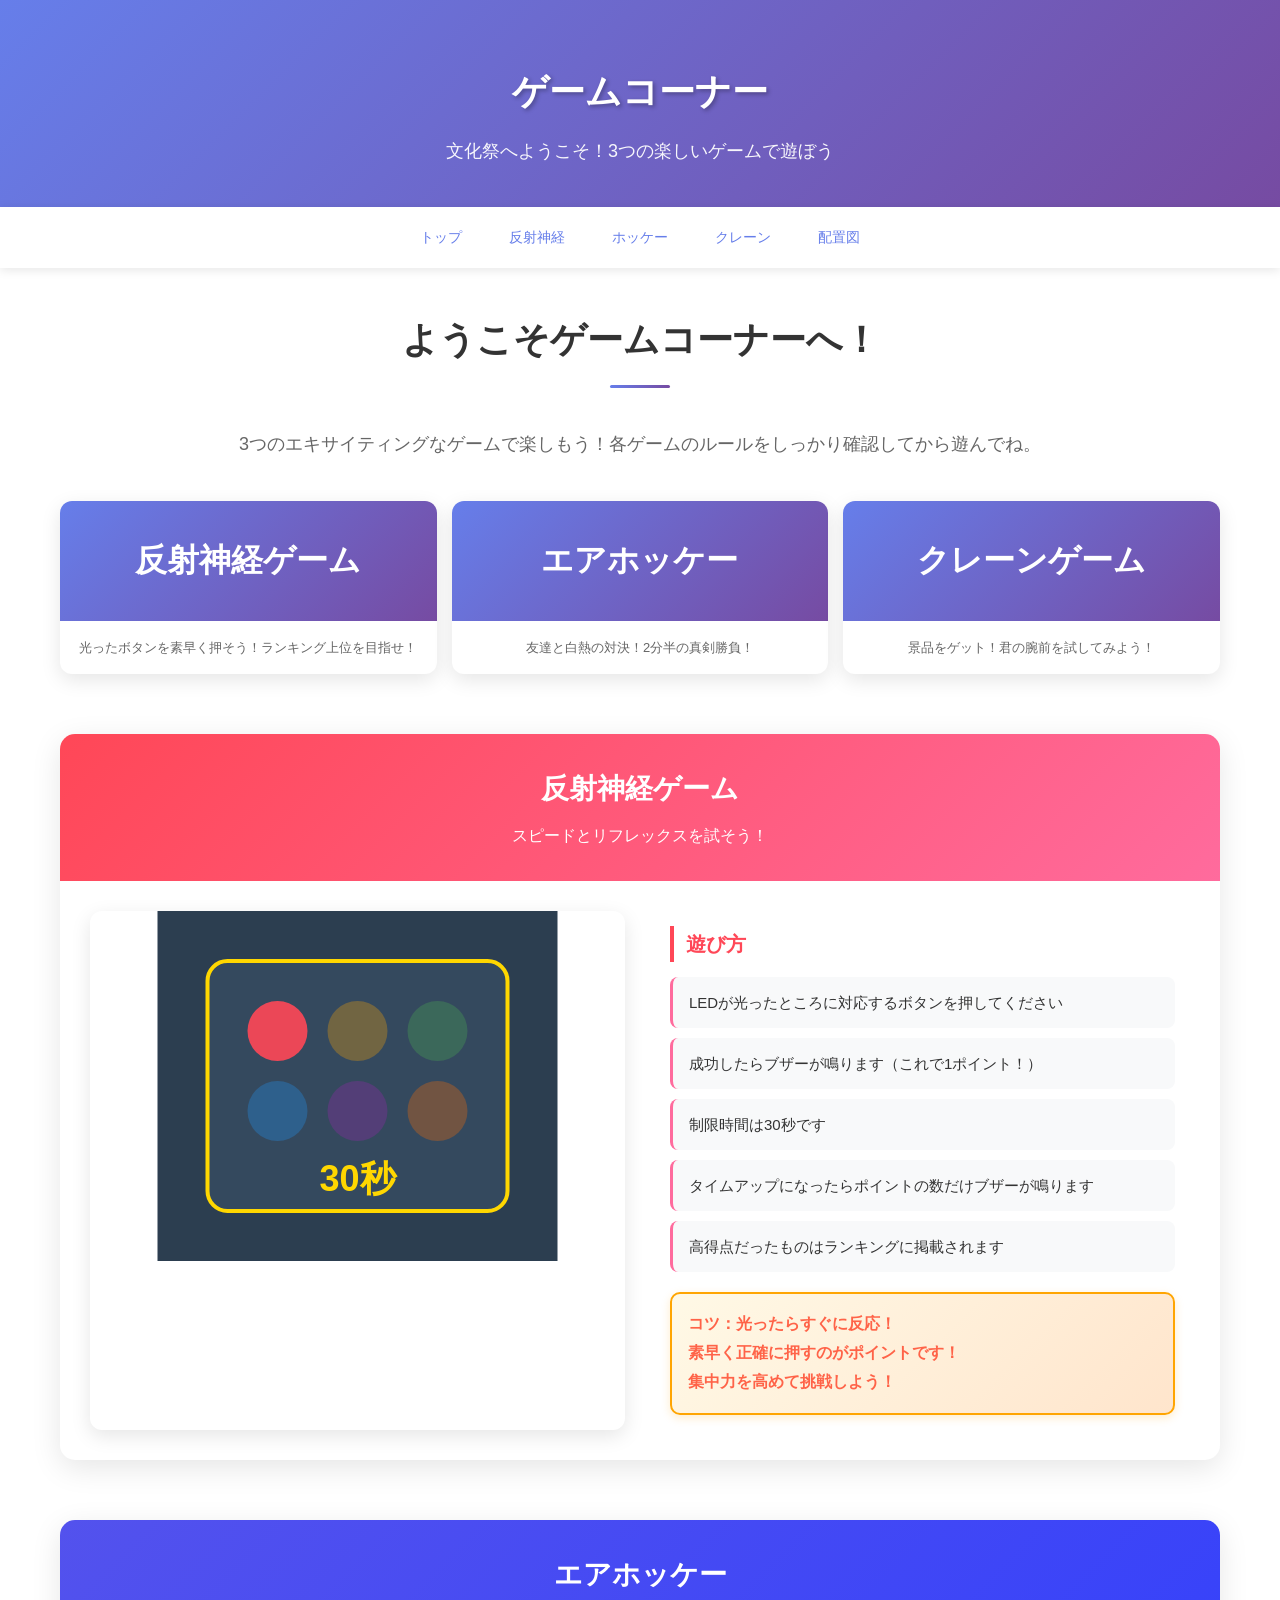
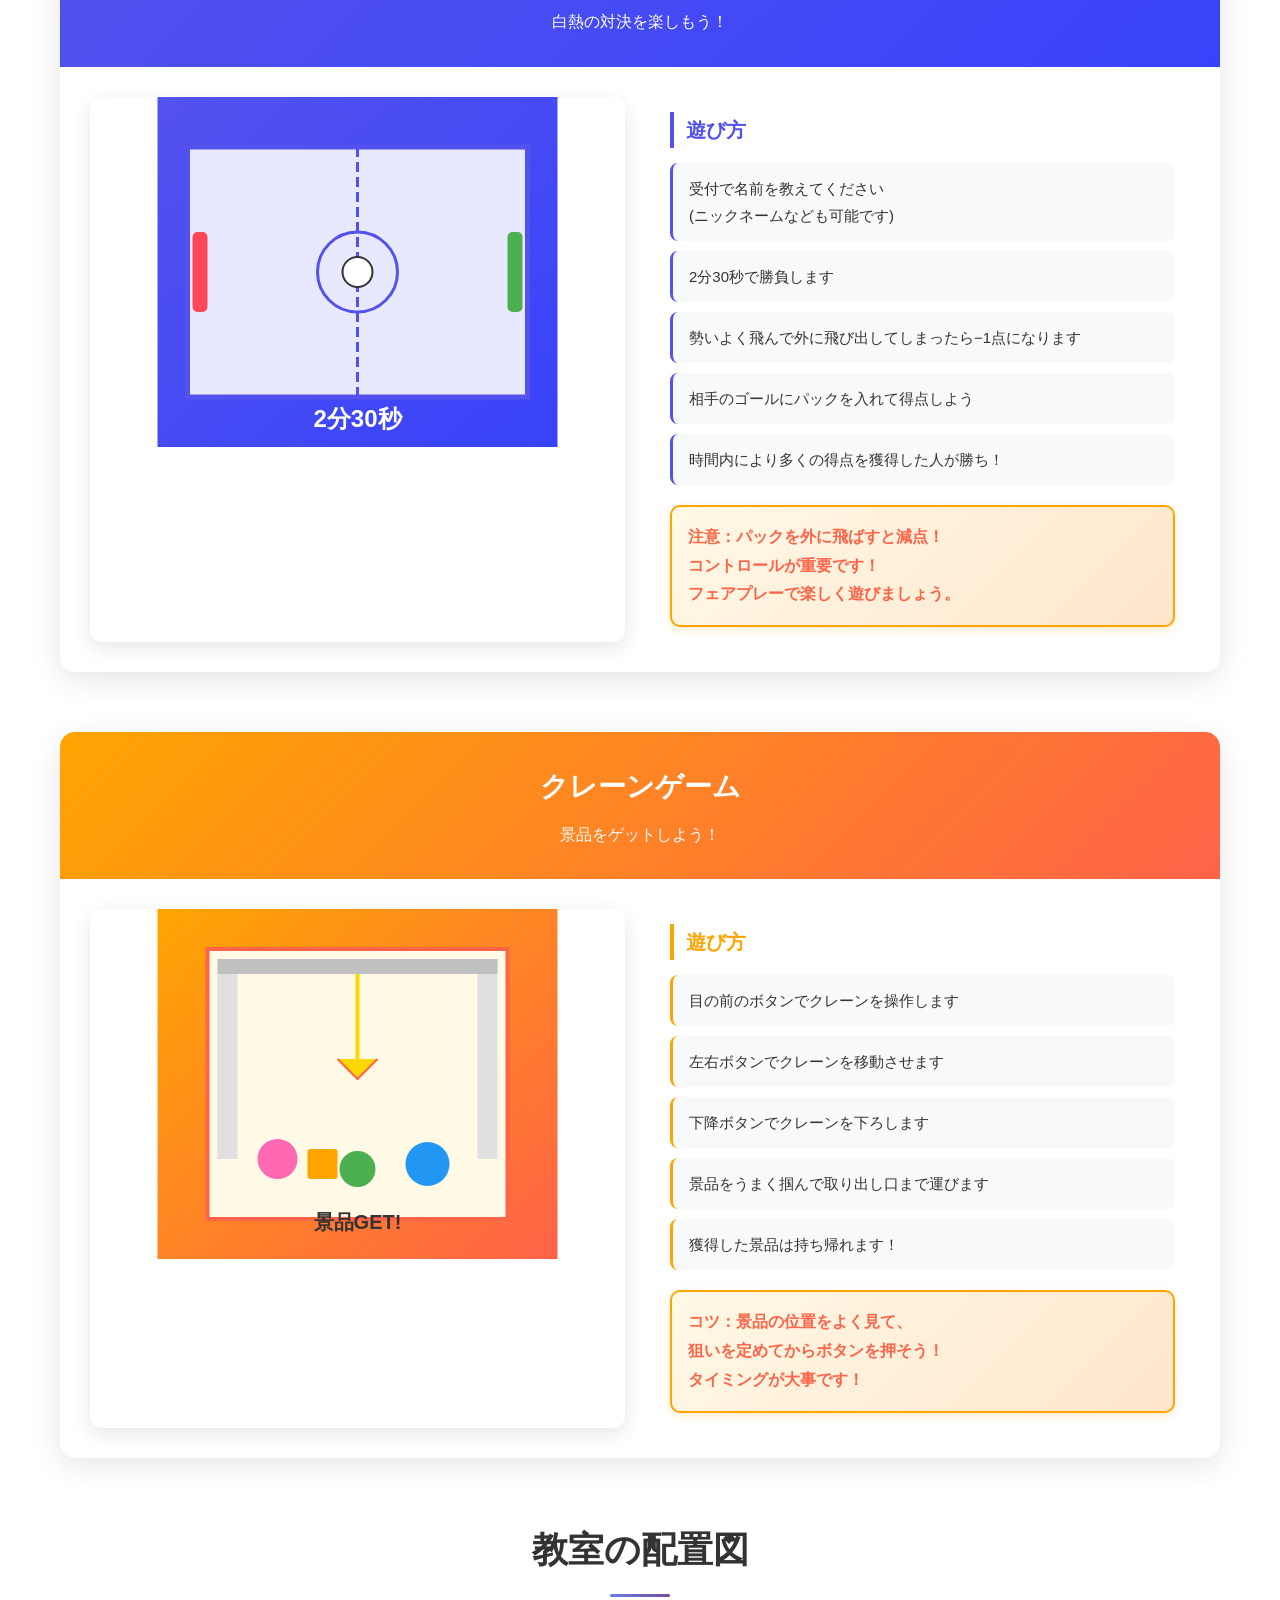
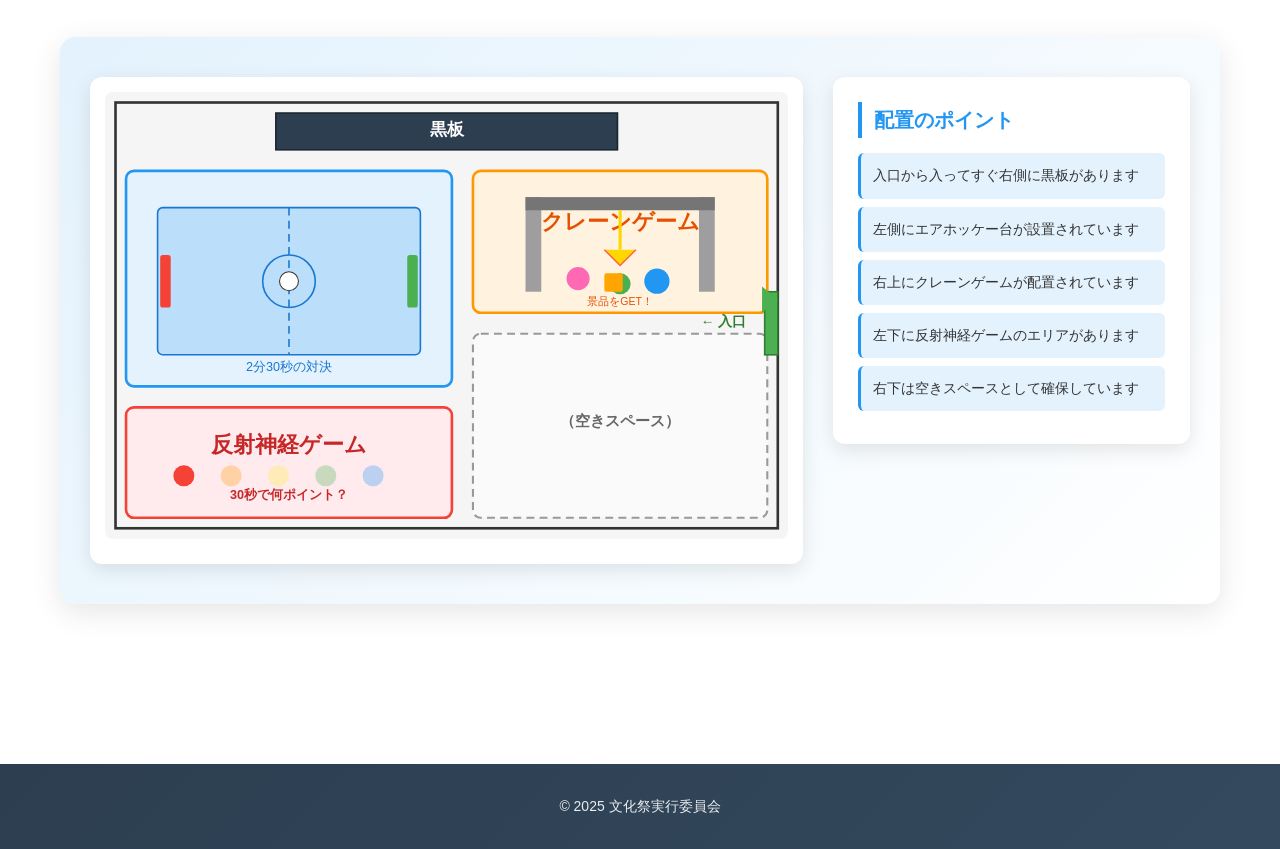
==== index.html @ addeed23 "タグ名をindexに変更" ====
<!DOCTYPE html>
<html lang="ja">
<head>
    <meta charset="UTF-8">
    <meta name="viewport" content="width=device-width, initial-scale=1.0">
    <title>文化祭ゲームコーナー ルールブック</title>
    <link rel="stylesheet" href="index.css">
</head>
<body>
    <!-- ヒーローセクション -->
    <div class="hero">
        <h1>ゲームコーナー</h1>
        <p>文化祭へようこそ！3つの楽しいゲームで遊ぼう</p>
    </div>

    <!-- ナビゲーション -->
    <nav class="nav">
        <div class="nav-container">
            <a href="#welcome" class="nav-link">トップ</a>
            <a href="#reflex" class="nav-link">反射神経</a>
            <a href="#hockey" class="nav-link">ホッケー</a>
            <a href="#crane" class="nav-link">クレーン</a>
            <a href="#layout" class="nav-link">配置図</a>
        </div>
    </nav>

    <div class="container">
        <!-- ウェルカムセクション -->
        <section id="welcome">
            <h2 class="section-title">ようこそゲームコーナーへ！</h2>
            <p style="text-align: center; font-size: 18px; color: #666; margin-bottom: 40px;">
                3つのエキサイティングなゲームで楽しもう！各ゲームのルールをしっかり確認してから遊んでね。
            </p>

            <div class="welcome-images">
                <div class="welcome-card">
                    <div class="welcome-card-image">反射神経ゲーム</div>
                    <div class="welcome-card-content">
                        <p>光ったボタンを素早く押そう！ランキング上位を目指せ！</p>
                    </div>
                </div>
                <div class="welcome-card">
                    <div class="welcome-card-image">エアホッケー</div>
                    <div class="welcome-card-content">
                        <p>友達と白熱の対決！2分半の真剣勝負！</p>
                    </div>
                </div>
                <div class="welcome-card">
                    <div class="welcome-card-image">クレーンゲーム</div>
                    <div class="welcome-card-content">
                        <p>景品をゲット！君の腕前を試してみよう！</p>
                    </div>
                </div>
            </div>
        </section>

        <!-- 反射神経ゲーム -->
        <section id="reflex">
            <div class="game-section">
                <div class="game-header red">
                    <h3>反射神経ゲーム</h3>
                    <p>スピードとリフレックスを試そう！</p>
                </div>
                <div class="game-content">
                    <div class="game-image-container">
                        <svg class="game-image" viewBox="0 0 400 350" style="height: 350px;">
                            <defs>
                                <linearGradient id="redGrad" x1="0%" y1="0%" x2="100%" y2="100%">
                                    <stop offset="0%" style="stop-color:#FF4757;stop-opacity:1" />
                                    <stop offset="100%" style="stop-color:#FF6B9D;stop-opacity:1" />
                                </linearGradient>
                            </defs>
                            <rect width="400" height="350" fill="#2C3E50" />
                            <rect x="50" y="50" width="300" height="250" rx="20" fill="#34495E" stroke="#FFD700"
                                stroke-width="4" />
                            <circle cx="120" cy="120" r="30" fill="#FF4757" opacity="0.9" />
                            <circle cx="200" cy="120" r="30" fill="#FFA502" opacity="0.3" />
                            <circle cx="280" cy="120" r="30" fill="#4CAF50" opacity="0.3" />
                            <circle cx="120" cy="200" r="30" fill="#2196F3" opacity="0.3" />
                            <circle cx="200" cy="200" r="30" fill="#9C27B0" opacity="0.3" />
                            <circle cx="280" cy="200" r="30" fill="#FF6F00" opacity="0.3" />
                            <text x="200" y="280" text-anchor="middle" fill="#FFD700" font-size="36"
                                font-weight="bold">30秒</text>
                        </svg>
                    </div>
                    <div class="game-rules">
                        <h4>遊び方</h4>
                        <ul class="rule-list">
                            <li>LEDが光ったところに対応するボタンを押してください</li>
                            <li>成功したらブザーが鳴ります（これで1ポイント！）</li>
                            <li>制限時間は30秒です</li>
                            <li>タイムアップになったらポイントの数だけブザーが鳴ります</li>
                            <li>高得点だったものはランキングに掲載されます</li>
                        </ul>
                        <div class="highlight-box">
                            コツ：光ったらすぐに反応！<br>
                            素早く正確に押すのがポイントです！<br>
                            集中力を高めて挑戦しよう！
                        </div>
                    </div>
                </div>
            </div>
        </section>

        <!-- エアホッケー -->
        <section id="hockey">
            <div class="game-section">
                <div class="game-header blue">
                    <h3>エアホッケー</h3>
                    <p>白熱の対決を楽しもう！</p>
                </div>
                <div class="game-content">
                    <div class="game-image-container">
                        <svg class="game-image" viewBox="0 0 400 350" style="height: 350px;">
                            <defs>
                                <linearGradient id="blueGrad" x1="0%" y1="0%" x2="100%" y2="100%">
                                    <stop offset="0%" style="stop-color:#5352ED;stop-opacity:1" />
                                    <stop offset="100%" style="stop-color:#3742FA;stop-opacity:1" />
                                </linearGradient>
                            </defs>
                            <rect width="400" height="350" fill="url(#blueGrad)" />
                            <rect x="30" y="50" width="340" height="250" fill="#E8E8FF" stroke="#5352ED"
                                stroke-width="5" />
                            <line x1="200" y1="50" x2="200" y2="300" stroke="#5352ED" stroke-width="3"
                                stroke-dasharray="10,5" />
                            <circle cx="200" cy="175" r="40" fill="none" stroke="#5352ED" stroke-width="3" />
                            <rect x="35" y="135" width="15" height="80" rx="5" fill="#FF4757" />
                            <rect x="350" y="135" width="15" height="80" rx="5" fill="#4CAF50" />
                            <circle cx="200" cy="175" r="15" fill="white" stroke="#333" stroke-width="2" />
                            <text x="200" y="330" text-anchor="middle" fill="#fff" font-size="24"
                                font-weight="bold">2分30秒</text>
                        </svg>
                    </div>
                    <div class="game-rules blue">
                        <h4>遊び方</h4>
                        <ul class="rule-list blue">
                            <li>受付で名前を教えてください<br>
                                (ニックネームなども可能です)</li>
                            <li>2分30秒で勝負します</li>
                            <li>勢いよく飛んで外に飛び出してしまったら−1点になります</li>
                            <li>相手のゴールにパックを入れて得点しよう</li>
                            <li>時間内により多くの得点を獲得した人が勝ち！</li>
                        </ul>
                        <div class="highlight-box">
                            注意：パックを外に飛ばすと減点！<br>
                            コントロールが重要です！<br>
                            フェアプレーで楽しく遊びましょう。
                        </div>
                    </div>
                </div>
            </div>
        </section>

        <!-- クレーンゲーム -->
        <section id="crane">
            <div class="game-section">
                <div class="game-header yellow">
                    <h3>クレーンゲーム</h3>
                    <p>景品をゲットしよう！</p>
                </div>
                <div class="game-content">
                    <div class="game-image-container">
                        <svg class="game-image" viewBox="0 0 400 350" style="height: 350px;">
                            <defs>
                                <linearGradient id="yellowGrad" x1="0%" y1="0%" x2="100%" y2="100%">
                                    <stop offset="0%" style="stop-color:#FFA502;stop-opacity:1" />
                                    <stop offset="100%" style="stop-color:#FF6348;stop-opacity:1" />
                                </linearGradient>
                            </defs>
                            <rect width="400" height="350" fill="url(#yellowGrad)" />
                            <rect x="50" y="40" width="300" height="270" fill="#FFF9E6" stroke="#FF6348"
                                stroke-width="4" />
                            <rect x="60" y="50" width="20" height="200" fill="#E0E0E0" />
                            <rect x="320" y="50" width="20" height="200" fill="#E0E0E0" />
                            <rect x="60" y="50" width="280" height="15" fill="#C0C0C0" />
                            <line x1="200" y1="65" x2="200" y2="150" stroke="#FFD700" stroke-width="4" />
                            <path d="M 180,150 L 200,170 L 220,150" fill="#FFD700" stroke="#FF6348" stroke-width="2" />
                            <circle cx="120" cy="250" r="20" fill="#FF69B4" />
                            <circle cx="200" cy="260" r="18" fill="#4CAF50" />
                            <circle cx="270" cy="255" r="22" fill="#2196F3" />
                            <rect x="150" y="240" width="30" height="30" fill="#FFA502" rx="3" />
                            <text x="200" y="320" text-anchor="middle" fill="#333" font-size="20"
                                font-weight="bold">景品GET!</text>
                        </svg>
                    </div>
                    <div class="game-rules yellow">
                        <h4>遊び方</h4>
                        <ul class="rule-list yellow">
                            <li>目の前のボタンでクレーンを操作します</li>
                            <li>左右ボタンでクレーンを移動させます</li>
                            <li>下降ボタンでクレーンを下ろします</li>
                            <li>景品をうまく掴んで取り出し口まで運びます</li>
                            <li>獲得した景品は持ち帰れます！</li>
                        </ul>
                        <div class="highlight-box">
                            コツ：景品の位置をよく見て、<br>
                            狙いを定めてからボタンを押そう！<br>
                            タイミングが大事です！
                        </div>
                    </div>
                </div>
            </div>
        </section>

        <!-- 配置図 -->
        <section id="layout">
            <h2 class="section-title">教室の配置図</h2>
            <div class="layout-section">
                <div class="layout-grid">
                    <div class="layout-image-wrapper">
                        <svg class="layout-svg" viewBox="0 0 1300 850" xmlns="http://www.w3.org/2000/svg">
                            <!-- 背景 -->
                            <rect width="1300" height="850" fill="#F5F5F5" />

                            <!-- 教室の外枠 -->
                            <rect x="20" y="20" width="1260" height="810" fill="none" stroke="#333" stroke-width="5" />

                            <!-- 黒板 -->
                            <rect x="325" y="40" width="650" height="70" fill="#2C3E50" stroke="#1A252F"
                                stroke-width="3" />
                            <text x="650" y="82" text-anchor="middle" fill="white" font-size="32"
                                font-weight="bold">黒板</text>

                            <!-- ホッケー（左側） -->
                            <rect x="40" y="150" width="620" height="410" fill="#E3F2FD" stroke="#2196F3"
                                stroke-width="5" rx="15" />
                            <text x="350" y="340" text-anchor="middle" font-size="48" font-weight="bold"
                                fill="#1976D2">ホッケー</text>

                            <!-- ホッケー台の詳細 -->
                            <rect x="100" y="220" width="500" height="280" fill="#BBDEFB" stroke="#1976D2"
                                stroke-width="3" rx="10" />
                            <line x1="350" y1="220" x2="350" y2="500" stroke="#1976D2" stroke-width="3"
                                stroke-dasharray="15,10" />
                            <circle cx="350" cy="360" r="50" fill="none" stroke="#1976D2" stroke-width="3" />

                            <!-- ゴール -->
                            <rect x="105" y="310" width="20" height="100" rx="5" fill="#F44336" />
                            <rect x="575" y="310" width="20" height="100" rx="5" fill="#4CAF50" />

                            <!-- パック -->
                            <circle cx="350" cy="360" r="18" fill="white" stroke="#333" stroke-width="2" />
                            <text x="350" y="530" text-anchor="middle" font-size="24" fill="#1976D2">2分30秒の対決</text>

                            <!-- クレーンゲーム（右上） -->
                            <rect x="700" y="150" width="560" height="270" fill="#FFF3E0" stroke="#FF9800"
                                stroke-width="5" rx="15" />
                            <text x="980" y="260" text-anchor="middle" font-size="42" font-weight="bold"
                                fill="#E65100">クレーンゲーム</text>

                            <!-- クレーンの構造 -->
                            <rect x="800" y="200" width="30" height="180" fill="#9E9E9E" />
                            <rect x="1130" y="200" width="30" height="180" fill="#9E9E9E" />
                            <rect x="800" y="200" width="360" height="25" fill="#757575" />

                            <!-- クレーンのアーム -->
                            <line x1="980" y1="225" x2="980" y2="300" stroke="#FFD700" stroke-width="6" />
                            <path d="M 950,300 L 980,330 L 1010,300" fill="#FFD700" stroke="#FF6348" stroke-width="3" />

                            <!-- 景品 -->
                            <circle cx="900" cy="355" r="22" fill="#FF69B4" />
                            <circle cx="980" cy="365" r="20" fill="#4CAF50" />
                            <circle cx="1050" cy="360" r="24" fill="#2196F3" />
                            <rect x="950" y="345" width="35" height="35" fill="#FFA502" rx="4" />

                            <text x="980" y="405" text-anchor="middle" font-size="20" fill="#E65100">景品をGET！</text>

                            <!-- 反射神経ゲーム（左下） -->
                            <rect x="40" y="600" width="620" height="210" fill="#FFEBEE" stroke="#F44336"
                                stroke-width="5" rx="15" />
                            <text x="350" y="685" text-anchor="middle" font-size="42" font-weight="bold"
                                fill="#C62828">反射神経ゲーム</text>

                            <!-- LEDボタン -->
                            <circle cx="150" cy="730" r="20" fill="#F44336" />
                            <circle cx="240" cy="730" r="20" fill="#FF9800" opacity="0.3" />
                            <circle cx="330" cy="730" r="20" fill="#FFEB3B" opacity="0.3" />
                            <circle cx="420" cy="730" r="20" fill="#4CAF50" opacity="0.3" />
                            <circle cx="510" cy="730" r="20" fill="#2196F3" opacity="0.3" />

                            <text x="350" y="775" text-anchor="middle" font-size="24" fill="#C62828"
                                font-weight="bold">30秒で何ポイント？</text>

                            <!-- 空きスペース -->
                            <rect x="700" y="460" width="560" height="350" fill="#FAFAFA" stroke="#999" stroke-width="4"
                                stroke-dasharray="15,10" rx="15" />
                            <text x="980" y="635" text-anchor="middle" font-size="28" fill="#666"
                                font-weight="bold">（空きスペース）</text>

                            <!-- 入口の表示 -->
                            <rect x="1255" y="380" width="25" height="120" fill="#4CAF50" stroke="#2E7D32"
                                stroke-width="3" />
                            <polygon points="1250,370 1280,395 1250,420" fill="#4CAF50" />
                            <text x="1220" y="445" text-anchor="end" font-size="26" font-weight="bold" fill="#2E7D32">← 入口</text>
                        </svg>
                    </div>
                    <div class="layout-info">
                        <h4>配置のポイント</h4>
                        <ul>
                            <li>入口から入ってすぐ右側に黒板があります</li>
                            <li>左側にエアホッケー台が設置されています</li>
                            <li>右上にクレーンゲームが配置されています</li>
                            <li>左下に反射神経ゲームのエリアがあります</li>
                            <li>右下は空きスペースとして確保しています</li>
                        </ul>
                    </div>
                </div>
            </div>
        </section>
    </div>

    <footer>
        <p>© 2025 文化祭実行委員会</p>
    </footer>
</body>
</html>
---- index.css ----
* {
    margin: 0;
    padding: 0;
    box-sizing: border-box;
}

body {
    font-family: 'Arial', 'Hiragino Sans', 'メイリオ', sans-serif;
    line-height: 1.8;
    color: #333;
}

/* ヘッダー */
.hero {
    background: linear-gradient(135deg, #667eea 0%, #764ba2 100%);
    color: white;
    text-align: center;
    padding: 60px 20px 40px;
}

.hero h1 {
    font-size: 36px;
    margin-bottom: 10px;
    text-shadow: 2px 2px 4px rgba(0, 0, 0, 0.3);
}

.hero p {
    font-size: 18px;
    opacity: 0.95;
}

/* ナビゲーション */
.nav {
    background: white;
    box-shadow: 0 2px 10px rgba(0, 0, 0, 0.1);
    position: sticky;
    top: 0;
    z-index: 100;
    padding: 10px 0;
}

.nav-container {
    max-width: 1200px;
    margin: 0 auto;
    display: flex;
    justify-content: center;
    gap: 15px;
    flex-wrap: wrap;
    padding: 0 20px;
}

.nav-link {
    color: #667eea;
    text-decoration: none;
    padding: 8px 16px;
    border-radius: 20px;
    font-size: 14px;
    transition: all 0.3s;
}

.nav-link:hover {
    background: #667eea;
    color: white;
}

/* コンテナ */
.container {
    max-width: 1200px;
    margin: 0 auto;
    padding: 40px 20px;
}

/* セクション */
section {
    margin-bottom: 60px;
    scroll-margin-top: 80px;
}

.section-title {
    font-size: 36px;
    text-align: center;
    margin-bottom: 40px;
    color: #333;
    position: relative;
    padding-bottom: 15px;
}

.section-title::after {
    content: '';
    position: absolute;
    bottom: 0;
    left: 50%;
    transform: translateX(-50%);
    width: 60px;
    height: 3px;
    background: linear-gradient(90deg, #667eea, #764ba2);
    border-radius: 2px;
}

/* ゲームカード */
.game-section {
    background: white;
    border-radius: 15px;
    overflow: hidden;
    box-shadow: 0 8px 30px rgba(0, 0, 0, 0.1);
    margin-bottom: 40px;
}

.game-header {
    padding: 30px;
    color: white;
    text-align: center;
}

.game-header.red {
    background: linear-gradient(135deg, #FF4757 0%, #FF6B9D 100%);
}

.game-header.blue {
    background: linear-gradient(135deg, #5352ED 0%, #3742FA 100%);
}

.game-header.yellow {
    background: linear-gradient(135deg, #FFA502 0%, #FF6348 100%);
}

.game-header h3 {
    font-size: 28px;
    margin-bottom: 8px;
}

.game-content {
    display: grid;
    grid-template-columns: 1fr 1fr;
    gap: 30px;
    padding: 30px;
}

/* ゲーム画像 */
.game-image-container {
    position: relative;
    overflow: hidden;
    border-radius: 12px;
    box-shadow: 0 6px 20px rgba(0, 0, 0, 0.1);
}

.game-image {
    width: 100%;
    height: 300px;
    object-fit: cover;
    display: block;
}

/* ゲームルール */
.game-rules {
    padding: 15px;
}

.game-rules h4 {
    font-size: 20px;
    color: #FF4757;
    margin-bottom: 15px;
    border-left: 4px solid #FF4757;
    padding-left: 12px;
}

.game-rules.blue h4 {
    color: #5352ED;
    border-left-color: #5352ED;
}

.game-rules.yellow h4 {
    color: #FFA502;
    border-left-color: #FFA502;
}

.rule-list {
    list-style: none;
}

.rule-list li {
    padding: 12px 16px;
    margin-bottom: 10px;
    background: #F8F9FA;
    border-radius: 8px;
    border-left: 3px solid #FF6B9D;
    font-size: 15px;
}

.rule-list.blue li {
    border-left-color: #5352ED;
}

.rule-list.yellow li {
    border-left-color: #FFA502;
}

.highlight-box {
    background: linear-gradient(135deg, #FFF9E6 0%, #FFE5CC 100%);
    padding: 16px;
    border-radius: 10px;
    border: 2px solid #FFA502;
    margin-top: 20px;
    font-weight: bold;
    color: #FF6348;
    box-shadow: 0 3px 10px rgba(255, 165, 2, 0.2);
}

/* 配置図セクション */
.layout-section {
    background: linear-gradient(135deg, #E3F2FD 0%, #FFFFFF 100%);
    padding: 40px 30px;
    border-radius: 15px;
    box-shadow: 0 8px 30px rgba(0, 0, 0, 0.1);
}

.layout-grid {
    display: grid;
    grid-template-columns: 2fr 1fr;
    gap: 30px;
    align-items: start;
}

.layout-image-wrapper {
    background: white;
    padding: 15px;
    border-radius: 12px;
    box-shadow: 0 6px 20px rgba(0, 0, 0, 0.1);
}

.layout-svg {
    width: 100%;
    height: auto;
    border-radius: 8px;
}

.layout-info {
    background: white;
    padding: 25px;
    border-radius: 12px;
    box-shadow: 0 6px 20px rgba(0, 0, 0, 0.1);
}

.layout-info h4 {
    font-size: 20px;
    color: #2196F3;
    margin-bottom: 15px;
    border-left: 4px solid #2196F3;
    padding-left: 12px;
}

.layout-info ul {
    list-style: none;
}

.layout-info li {
    padding: 10px 12px;
    margin-bottom: 8px;
    background: #E3F2FD;
    border-radius: 6px;
    border-left: 3px solid #2196F3;
    font-size: 14px;
}

/* フッター */
footer {
    background: linear-gradient(135deg, #2C3E50 0%, #34495E 100%);
    color: white;
    text-align: center;
    padding: 30px 20px;
    margin-top: 60px;
}

footer p {
    font-size: 14px;
    opacity: 0.9;
}

/* ウェルカムカード */
.welcome-images {
    display: grid;
    grid-template-columns: repeat(3, 1fr);
    gap: 15px;
    margin-top: 30px;
}

.welcome-card {
    background: white;
    border-radius: 12px;
    overflow: hidden;
    box-shadow: 0 6px 20px rgba(0, 0, 0, 0.1);
}

.welcome-card-image {
    width: 100%;
    height: 120px;
    background: linear-gradient(135deg, #667eea 0%, #764ba2 100%);
    display: flex;
    align-items: center;
    justify-content: center;
    font-size: 2rem;
    color: white;
    font-weight: bold;
}

.welcome-card-content {
    padding: 15px;
    text-align: center;
}

.welcome-card-content h4 {
    font-size: 18px;
    color: #333;
    margin-bottom: 8px;
}

.welcome-card-content p {
    color: #666;
    font-size: 13px;
}

/* レスポンシブ対応 */
@media (max-width: 768px) {
    .hero h1 {
        font-size: 28px;
    }
    
    .hero p {
        font-size: 16px;
    }
    
    .section-title {
        font-size: 28px;
        margin-bottom: 30px;
    }
    
    .game-content {
        grid-template-columns: 1fr;
    }
    
    .game-image {
        height: 250px;
    }
    
    .layout-grid {
        grid-template-columns: 1fr;
    }
    
    .nav-container {
        gap: 10px;
    }
    
    .nav-link {
        font-size: 13px;
        padding: 6px 12px;
    }
    
    .container {
        padding: 30px 15px;
    }
    
    section {
        margin-bottom: 40px;
    }
}

@media (max-width: 480px) {
    .hero {
        padding: 50px 15px 30px;
    }
    
    .hero h1 {
        font-size: 24px;
    }
    
    .hero p {
        font-size: 15px;
    }
    
    .section-title {
        font-size: 24px;
    }
    
    .container {
        padding: 25px 10px;
    }
    
    .game-header h3 {
        font-size: 24px;
    }
    
    .game-content {
        padding: 20px;
        gap: 20px;
    }
    
    .game-image {
        height: 200px;
    }
    
    .game-rules {
        padding: 12px;
    }
    
    .rule-list li {
        font-size: 14px;
        padding: 10px 14px;
    }
    
    .highlight-box {
        padding: 14px;
        margin-top: 15px;
    }
    
    .layout-section {
        padding: 30px 20px;
    }
    
    .layout-image-wrapper {
        padding: 10px;
    }
    
    .layout-info {
        padding: 20px;
    }
    
    .welcome-images {
        gap: 10px;
    }
    
    .welcome-card-image {
        height: 100px;
        font-size: 1rem;
    }
    
    .welcome-card-content {
        padding: 12px;
    }
    
    .welcome-card-content h4 {
        font-size: 16px;
    }
    
    .welcome-card-content p {
        font-size: 12px;
    }
}

@media (min-width: 769px) and (max-width: 1024px) {
    .container {
        padding: 50px 30px;
    }
    
    .game-content {
        gap: 35px;
        padding: 35px;
    }
    
    .game-image {
        height: 320px;
    }
}
@media (max-width:360px) {
        .welcome-card-image {
        height: 60px;
        font-size: 0.8rem;
    }
}
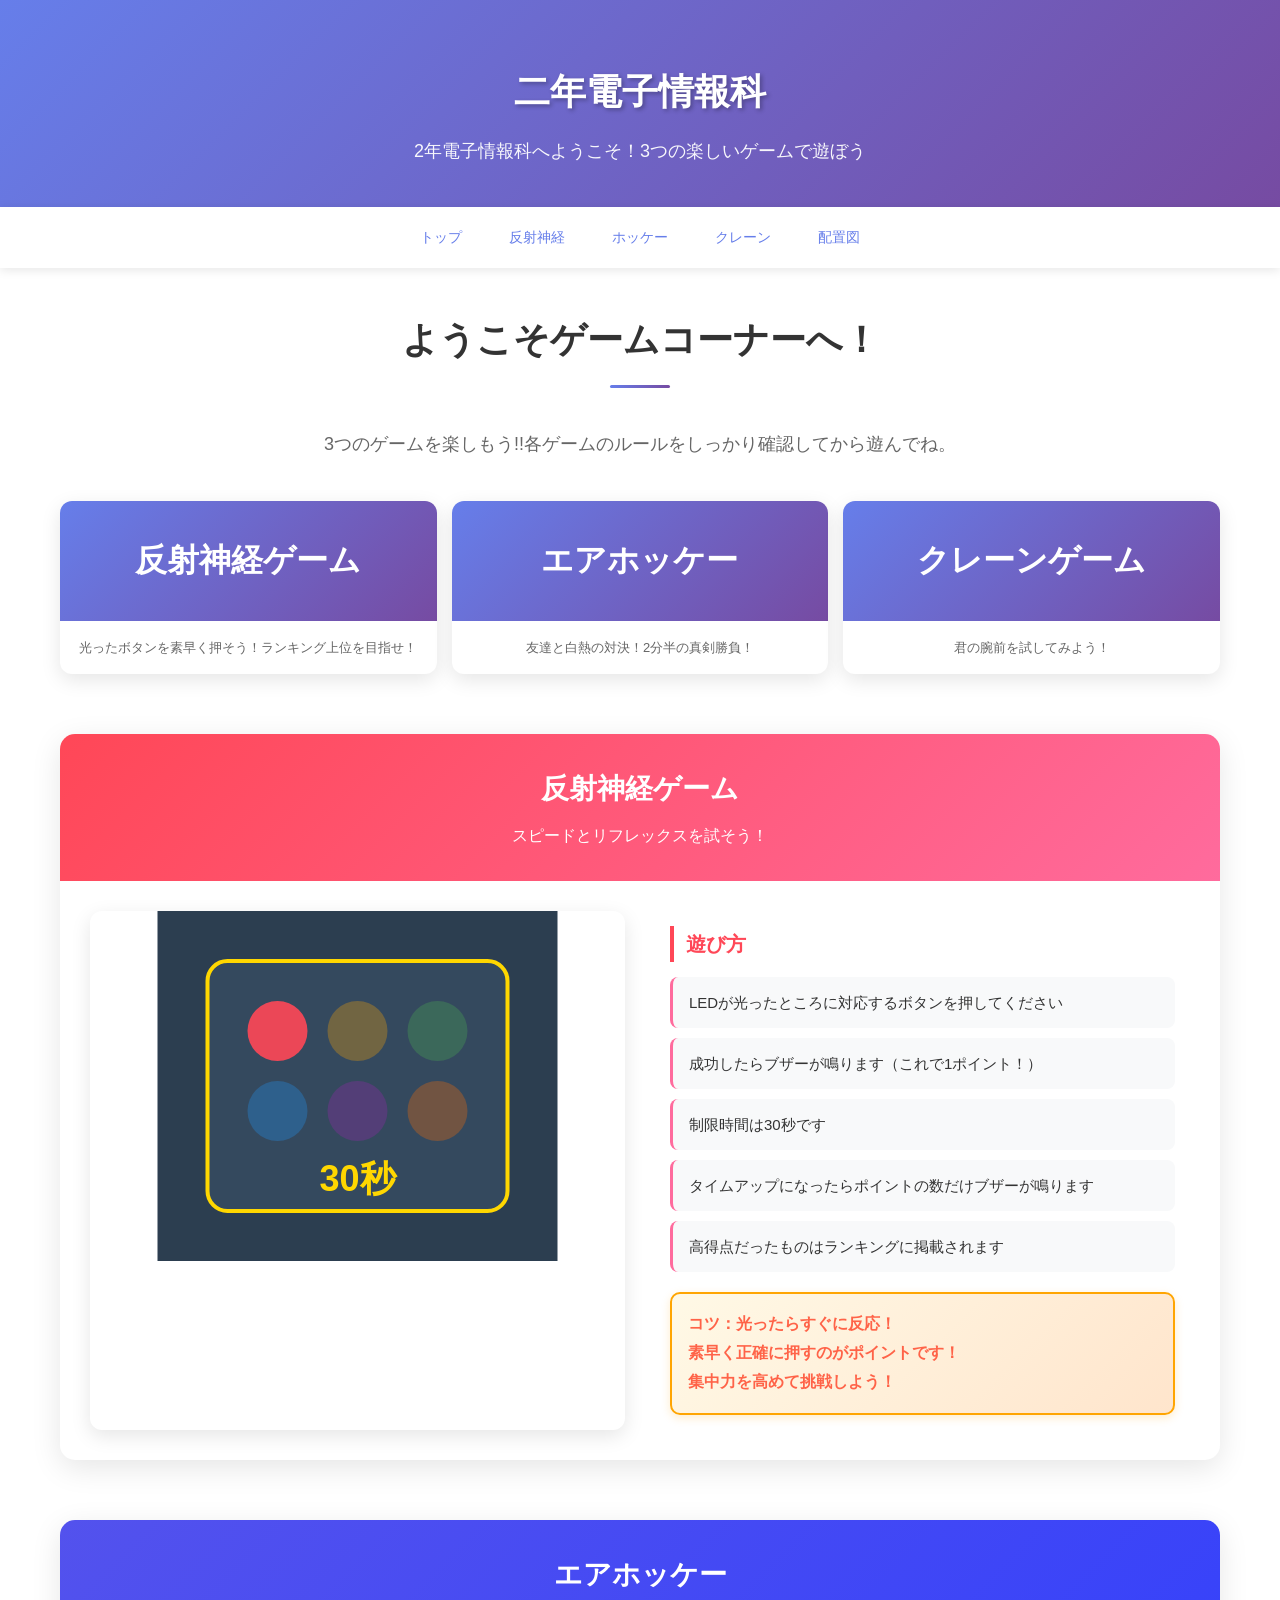
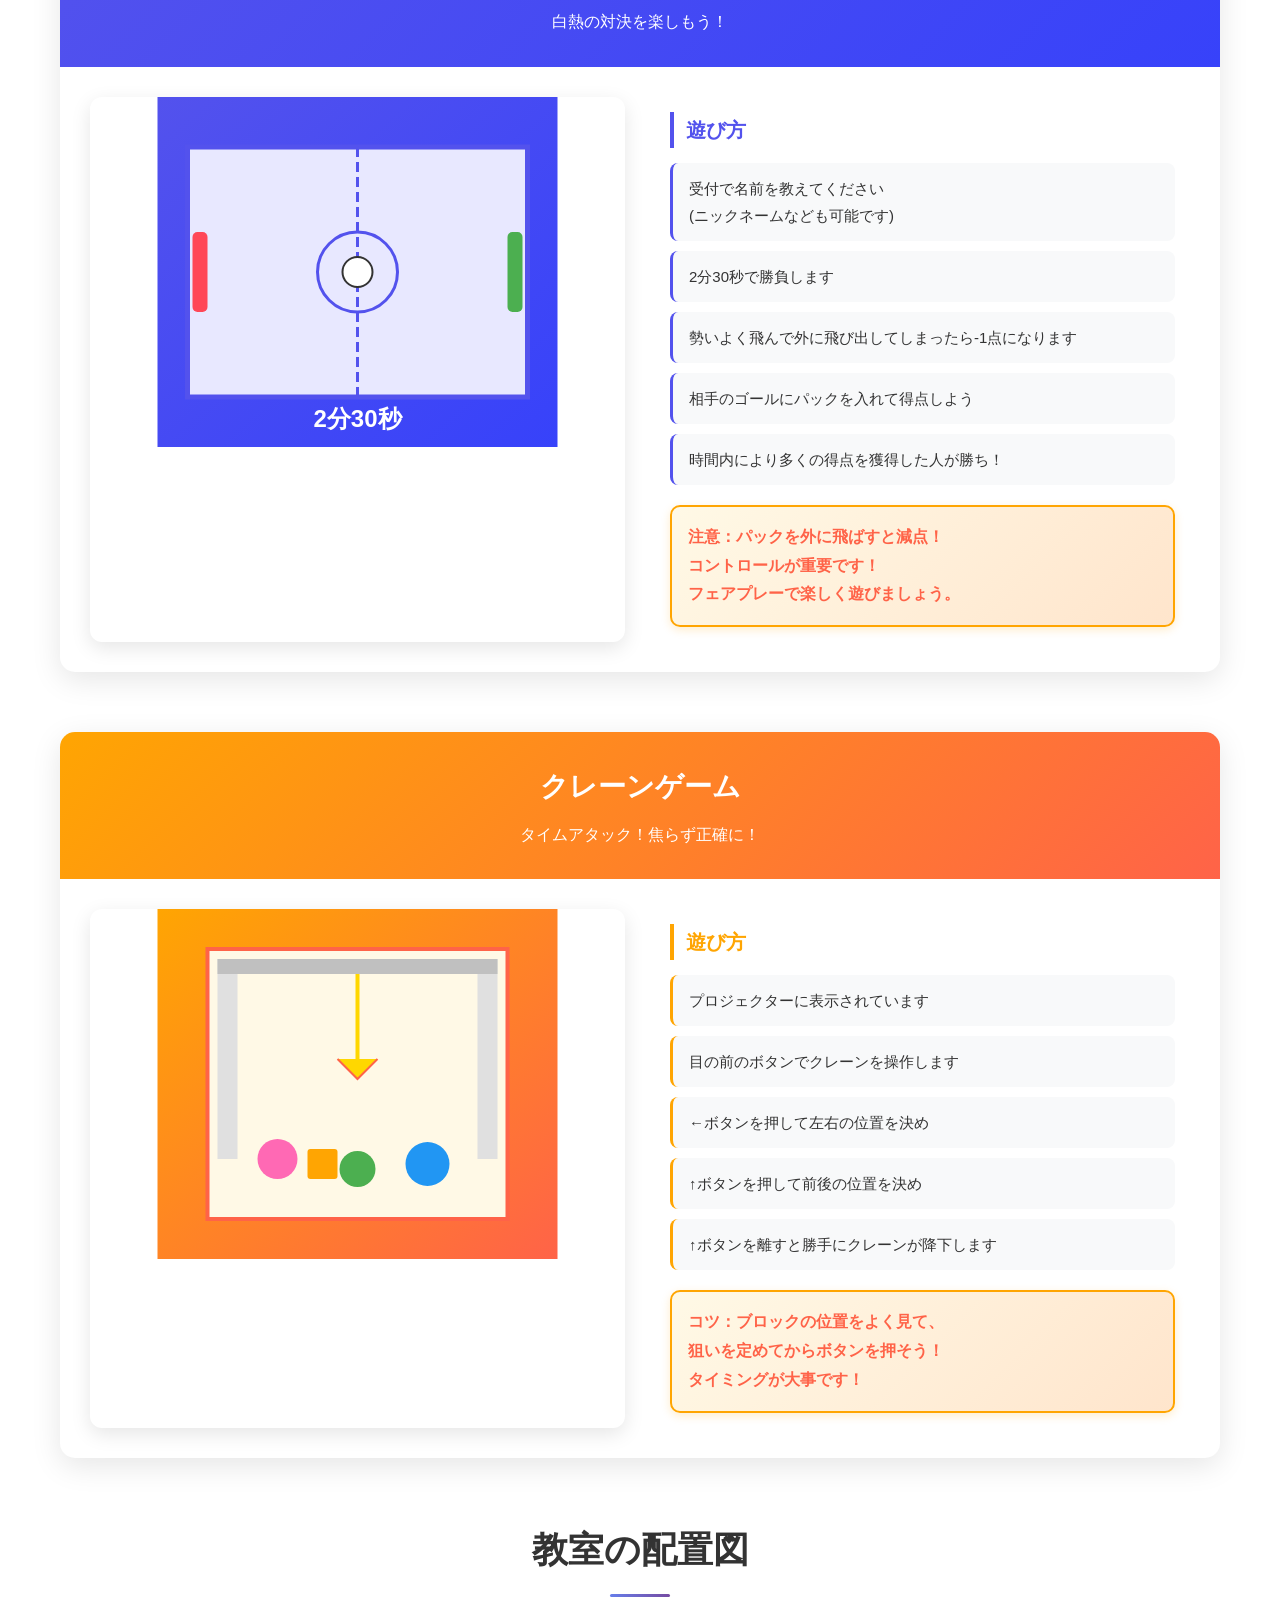
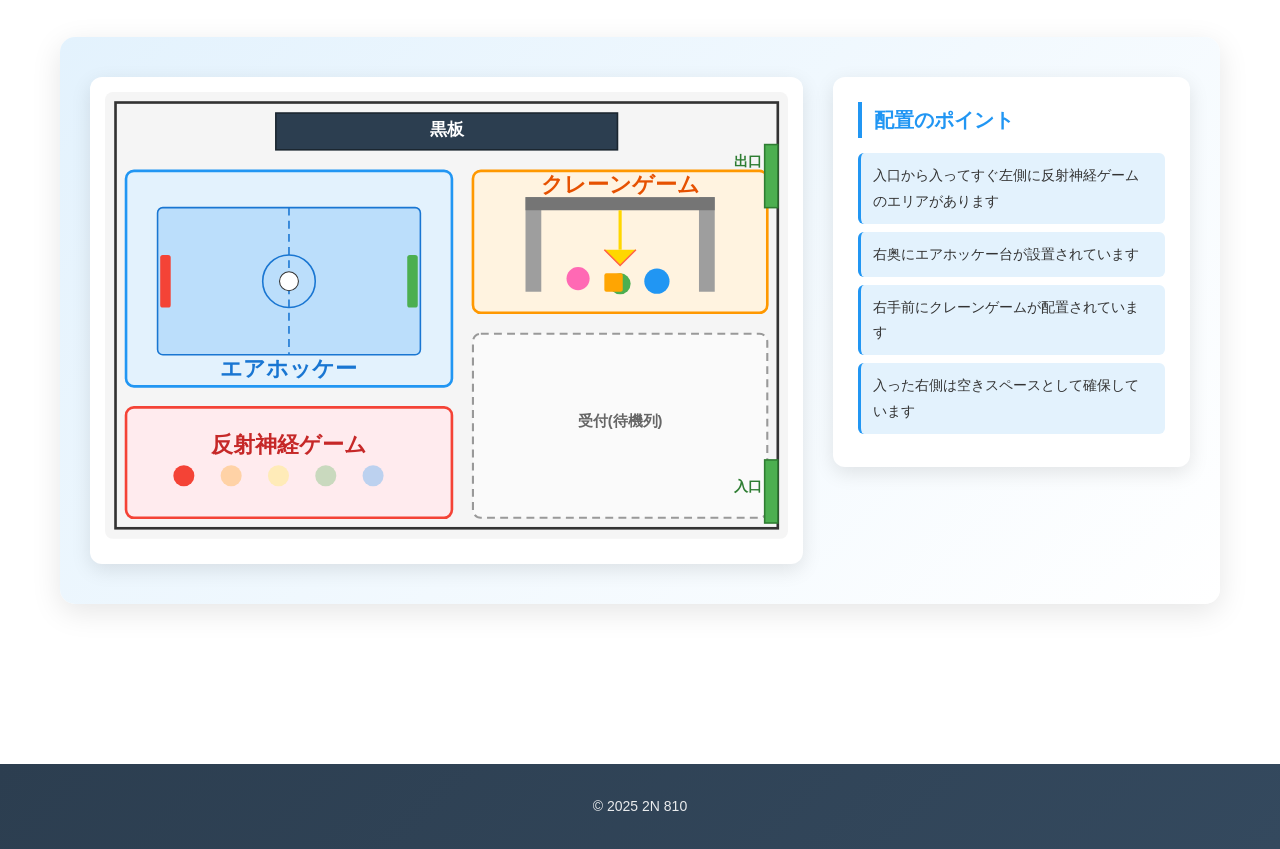
==== commit f8d4c743: "最終確認" ====
--- a/index.html
+++ b/index.html
@@ -1,16 +1,18 @@
 <!DOCTYPE html>
 <html lang="ja">
+
 <head>
     <meta charset="UTF-8">
     <meta name="viewport" content="width=device-width, initial-scale=1.0">
     <title>文化祭ゲームコーナー ルールブック</title>
     <link rel="stylesheet" href="index.css">
 </head>
+
 <body>
     <!-- ヒーローセクション -->
     <div class="hero">
-        <h1>ゲームコーナー</h1>
-        <p>文化祭へようこそ！3つの楽しいゲームで遊ぼう</p>
+        <h1>二年電子情報科</h1>
+        <p>2年電子情報科へようこそ！3つの楽しいゲームで遊ぼう</p>
     </div>
 
     <!-- ナビゲーション -->
@@ -29,27 +31,33 @@
         <section id="welcome">
             <h2 class="section-title">ようこそゲームコーナーへ！</h2>
             <p style="text-align: center; font-size: 18px; color: #666; margin-bottom: 40px;">
-                3つのエキサイティングなゲームで楽しもう！各ゲームのルールをしっかり確認してから遊んでね。
+                3つのゲームを楽しもう!!各ゲームのルールをしっかり確認してから遊んでね。
             </p>
 
             <div class="welcome-images">
                 <div class="welcome-card">
-                    <div class="welcome-card-image">反射神経ゲーム</div>
-                    <div class="welcome-card-content">
-                        <p>光ったボタンを素早く押そう！ランキング上位を目指せ！</p>
-                    </div>
+                    <a href="#reflex" class="dec">
+                        <div class="welcome-card-image">反射神経ゲーム</div>
+                        <div class="welcome-card-content">
+                            <p>光ったボタンを素早く押そう！ランキング上位を目指せ！</p>
+                        </div>
+                    </a>
                 </div>
                 <div class="welcome-card">
-                    <div class="welcome-card-image">エアホッケー</div>
-                    <div class="welcome-card-content">
-                        <p>友達と白熱の対決！2分半の真剣勝負！</p>
-                    </div>
+                    <a href="#hockey" class="dec">
+                        <div class="welcome-card-image">エアホッケー</div>
+                        <div class="welcome-card-content">
+                            <p>友達と白熱の対決！2分半の真剣勝負！</p>
+                        </div>
+                    </a>
                 </div>
                 <div class="welcome-card">
-                    <div class="welcome-card-image">クレーンゲーム</div>
-                    <div class="welcome-card-content">
-                        <p>景品をゲット！君の腕前を試してみよう！</p>
-                    </div>
+                    <a href="#crane" class="dec">
+                        <div class="welcome-card-image">クレーンゲーム</div>
+                        <div class="welcome-card-content">
+                            <p>君の腕前を試してみよう！</p>
+                        </div>
+                    </a>
                 </div>
             </div>
         </section>
@@ -137,7 +145,7 @@
                             <li>受付で名前を教えてください<br>
                                 (ニックネームなども可能です)</li>
                             <li>2分30秒で勝負します</li>
-                            <li>勢いよく飛んで外に飛び出してしまったら−1点になります</li>
+                            <li>勢いよく飛んで外に飛び出してしまったら-1点になります</li>
                             <li>相手のゴールにパックを入れて得点しよう</li>
                             <li>時間内により多くの得点を獲得した人が勝ち！</li>
                         </ul>
@@ -156,7 +164,7 @@
             <div class="game-section">
                 <div class="game-header yellow">
                     <h3>クレーンゲーム</h3>
-                    <p>景品をゲットしよう！</p>
+                    <p>タイムアタック！焦らず正確に！</p>
                 </div>
                 <div class="game-content">
                     <div class="game-image-container">
@@ -179,21 +187,19 @@
                             <circle cx="200" cy="260" r="18" fill="#4CAF50" />
                             <circle cx="270" cy="255" r="22" fill="#2196F3" />
                             <rect x="150" y="240" width="30" height="30" fill="#FFA502" rx="3" />
-                            <text x="200" y="320" text-anchor="middle" fill="#333" font-size="20"
-                                font-weight="bold">景品GET!</text>
                         </svg>
                     </div>
                     <div class="game-rules yellow">
                         <h4>遊び方</h4>
                         <ul class="rule-list yellow">
+                            <li>プロジェクターに表示されています</li>
                             <li>目の前のボタンでクレーンを操作します</li>
-                            <li>左右ボタンでクレーンを移動させます</li>
-                            <li>下降ボタンでクレーンを下ろします</li>
-                            <li>景品をうまく掴んで取り出し口まで運びます</li>
-                            <li>獲得した景品は持ち帰れます！</li>
+                            <li>←ボタンを押して左右の位置を決め</li>
+                            <li>↑ボタンを押して前後の位置を決め</li>
+                            <li>↑ボタンを離すと勝手にクレーンが降下します</li>
                         </ul>
                         <div class="highlight-box">
-                            コツ：景品の位置をよく見て、<br>
+                            コツ：ブロックの位置をよく見て、<br>
                             狙いを定めてからボタンを押そう！<br>
                             タイミングが大事です！
                         </div>
@@ -240,12 +246,13 @@
 
                             <!-- パック -->
                             <circle cx="350" cy="360" r="18" fill="white" stroke="#333" stroke-width="2" />
-                            <text x="350" y="530" text-anchor="middle" font-size="24" fill="#1976D2">2分30秒の対決</text>
+                            <text x="350" y="540" text-anchor="middle" font-size="42" fill="#1976D2"
+                                font-weight="bold">エアホッケー</text>
 
                             <!-- クレーンゲーム（右上） -->
                             <rect x="700" y="150" width="560" height="270" fill="#FFF3E0" stroke="#FF9800"
                                 stroke-width="5" rx="15" />
-                            <text x="980" y="260" text-anchor="middle" font-size="42" font-weight="bold"
+                            <text x="980" y="190" text-anchor="middle" font-size="42" font-weight="bold"
                                 fill="#E65100">クレーンゲーム</text>
 
                             <!-- クレーンの構造 -->
@@ -263,7 +270,6 @@
                             <circle cx="1050" cy="360" r="24" fill="#2196F3" />
                             <rect x="950" y="345" width="35" height="35" fill="#FFA502" rx="4" />
 
-                            <text x="980" y="405" text-anchor="middle" font-size="20" fill="#E65100">景品をGET！</text>
 
                             <!-- 反射神経ゲーム（左下） -->
                             <rect x="40" y="600" width="620" height="210" fill="#FFEBEE" stroke="#F44336"
@@ -278,30 +284,32 @@
                             <circle cx="420" cy="730" r="20" fill="#4CAF50" opacity="0.3" />
                             <circle cx="510" cy="730" r="20" fill="#2196F3" opacity="0.3" />
 
-                            <text x="350" y="775" text-anchor="middle" font-size="24" fill="#C62828"
-                                font-weight="bold">30秒で何ポイント？</text>
 
                             <!-- 空きスペース -->
                             <rect x="700" y="460" width="560" height="350" fill="#FAFAFA" stroke="#999" stroke-width="4"
                                 stroke-dasharray="15,10" rx="15" />
                             <text x="980" y="635" text-anchor="middle" font-size="28" fill="#666"
-                                font-weight="bold">（空きスペース）</text>
+                                font-weight="bold">受付(待機列)</text>
 
                             <!-- 入口の表示 -->
-                            <rect x="1255" y="380" width="25" height="120" fill="#4CAF50" stroke="#2E7D32"
+                            <rect x="1255" y="700" width="25" height="120" fill="#4CAF50" stroke="#2E7D32"
                                 stroke-width="3" />
-                            <polygon points="1250,370 1280,395 1250,420" fill="#4CAF50" />
-                            <text x="1220" y="445" text-anchor="end" font-size="26" font-weight="bold" fill="#2E7D32">← 入口</text>
+                            <text x="1250" y="760" text-anchor="end" font-size="26" font-weight="bold"
+                                fill="#2E7D32">入口</text>
+                            <!-- 出口の表示 -->
+                            <rect x="1255" y="100" width="25" height="120" fill="#4CAF50" stroke="#2E7D32"
+                                stroke-width="3" />
+                            <text x="1250" y="140" text-anchor="end" font-size="26" font-weight="bold"
+                                fill="#2E7D32">出口</text>
                         </svg>
                     </div>
                     <div class="layout-info">
                         <h4>配置のポイント</h4>
                         <ul>
-                            <li>入口から入ってすぐ右側に黒板があります</li>
-                            <li>左側にエアホッケー台が設置されています</li>
-                            <li>右上にクレーンゲームが配置されています</li>
-                            <li>左下に反射神経ゲームのエリアがあります</li>
-                            <li>右下は空きスペースとして確保しています</li>
+                            <li>入口から入ってすぐ左側に反射神経ゲームのエリアがあります</li>
+                            <li>右奥にエアホッケー台が設置されています</li>
+                            <li>右手前にクレーンゲームが配置されています</li>
+                            <li>入った右側は空きスペースとして確保しています</li>
                         </ul>
                     </div>
                 </div>
@@ -310,7 +318,8 @@
     </div>
 
     <footer>
-        <p>© 2025 文化祭実行委員会</p>
+        <p>© 2025 2N 810</p>
     </footer>
 </body>
-</html>
+
+</html>
--- a/index.css
+++ b/index.css
@@ -58,10 +58,6 @@
     transition: all 0.3s;
 }
 
-.nav-link:hover {
-    background: #667eea;
-    color: white;
-}
 
 /* コンテナ */
 .container {
@@ -97,6 +93,10 @@
     border-radius: 2px;
 }
 
+.dec{
+    text-decoration: none;
+}
+
 /* ゲームカード */
 .game-section {
     background: white;
@@ -460,7 +460,7 @@
         height: 320px;
     }
 }
-@media (max-width:360px) {
+@media (max-width:375px) {
         .welcome-card-image {
         height: 60px;
         font-size: 0.8rem;
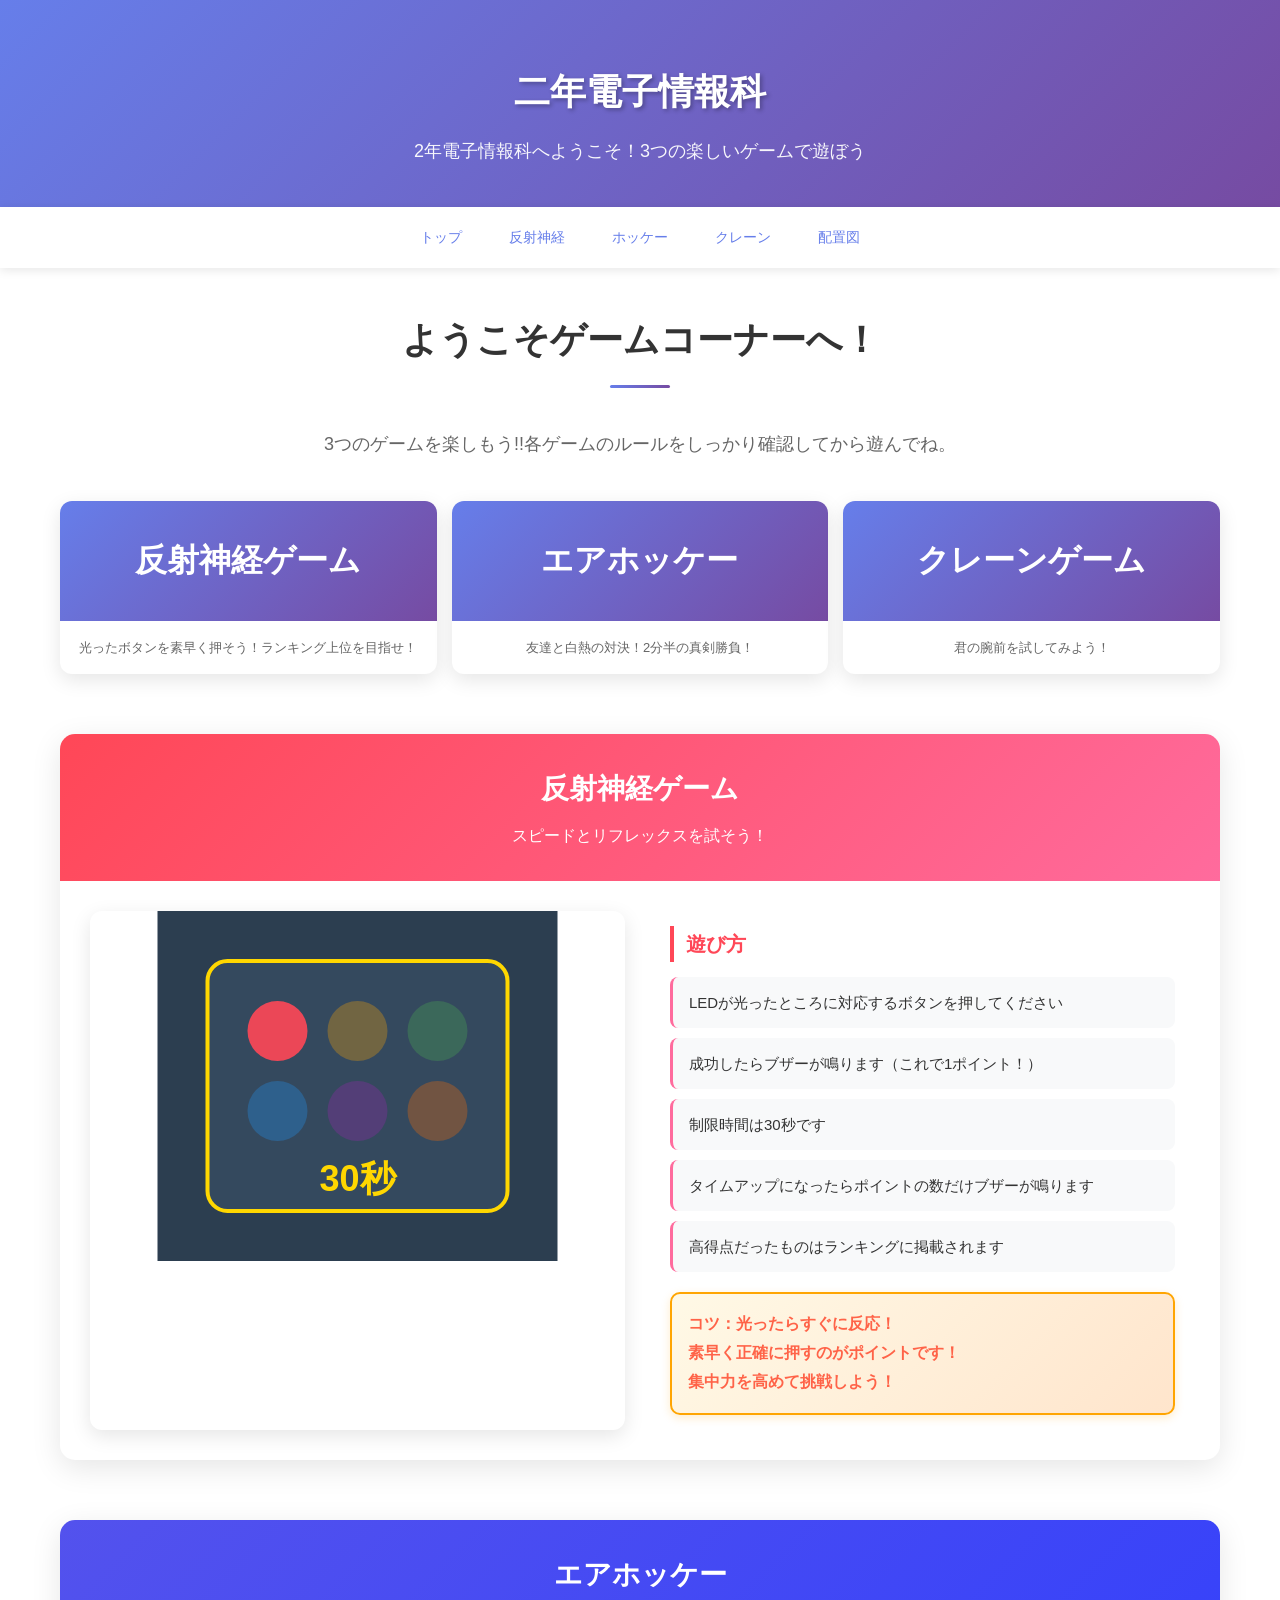
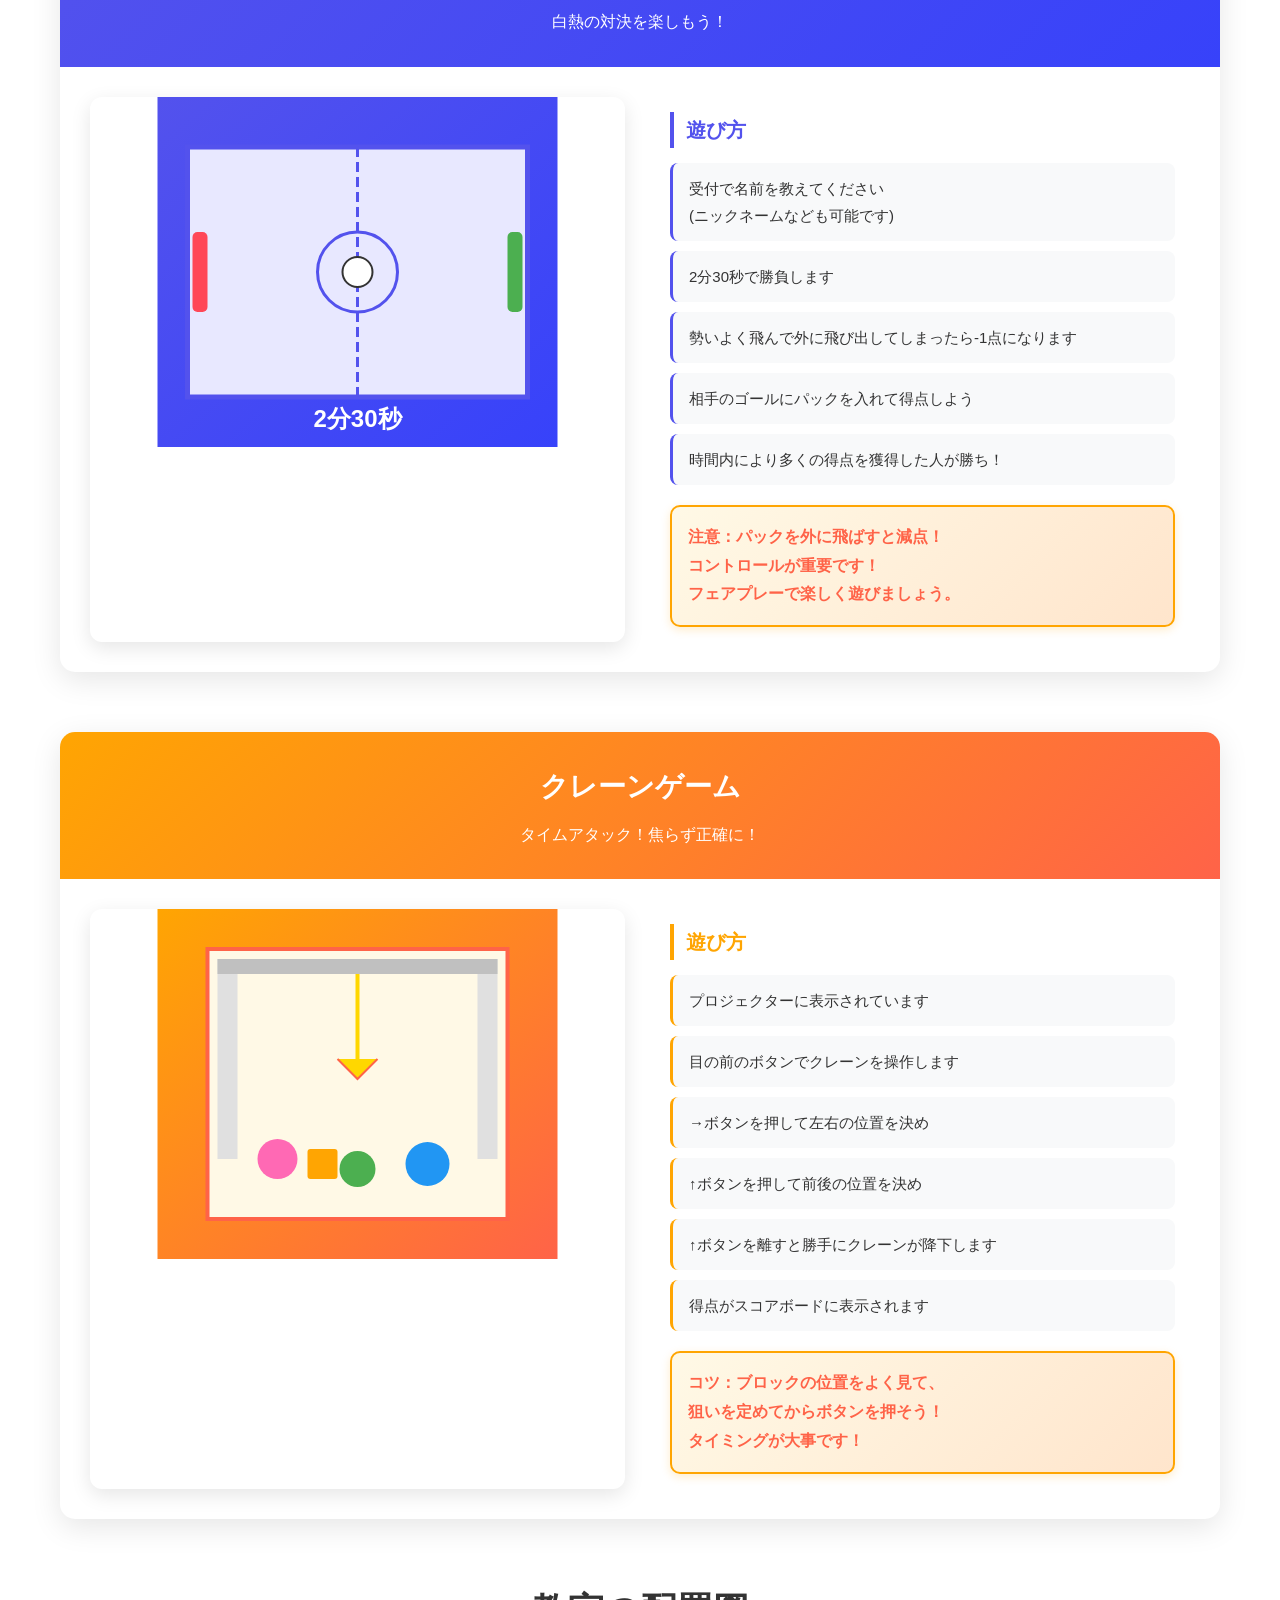
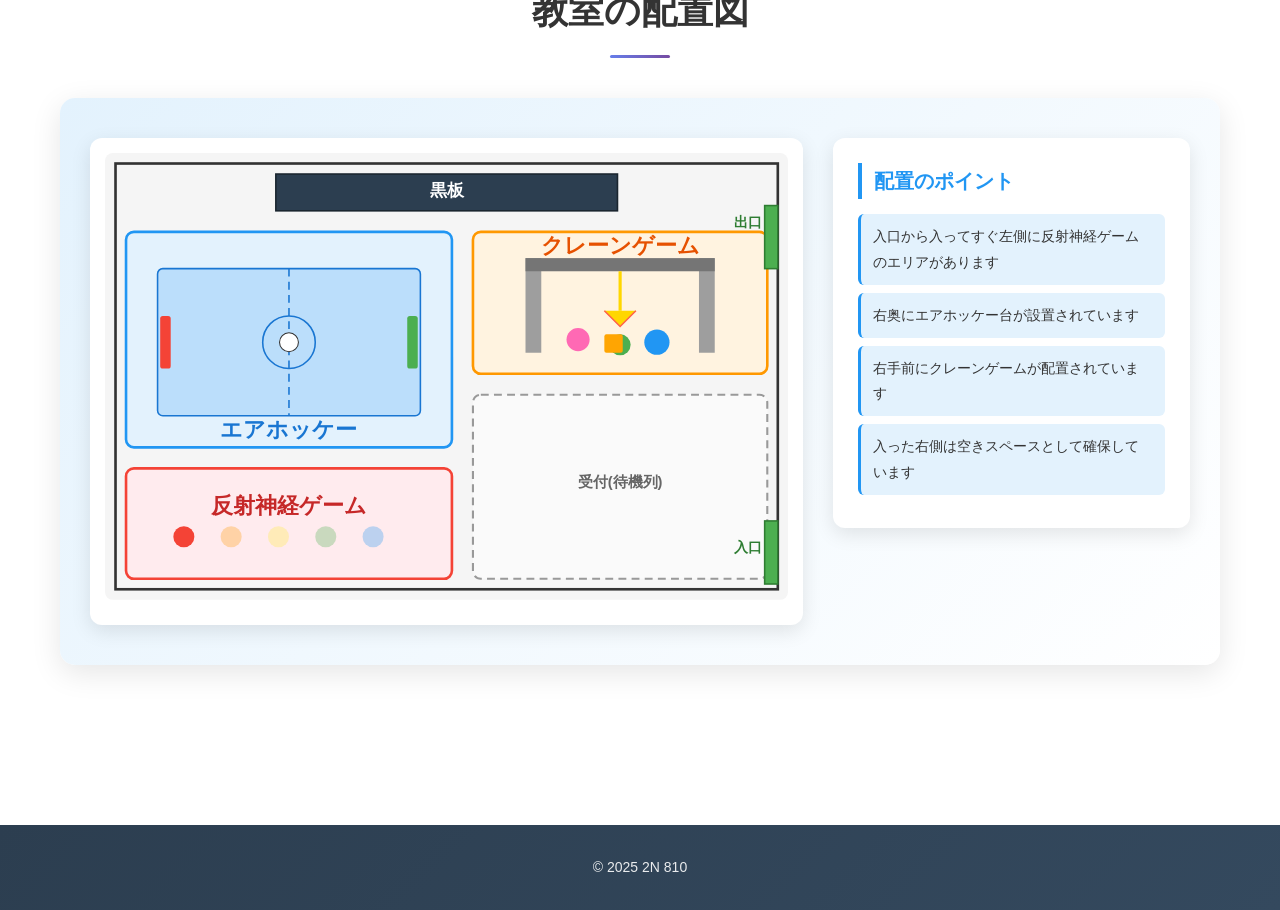
==== commit b9c0b5c7: "クレーン修正" ====
--- a/index.html
+++ b/index.html
@@ -194,9 +194,10 @@
                         <ul class="rule-list yellow">
                             <li>プロジェクターに表示されています</li>
                             <li>目の前のボタンでクレーンを操作します</li>
-                            <li>←ボタンを押して左右の位置を決め</li>
+                            <li>→ボタンを押して左右の位置を決め</li>
                             <li>↑ボタンを押して前後の位置を決め</li>
                             <li>↑ボタンを離すと勝手にクレーンが降下します</li>
+                            <li>得点がスコアボードに表示されます</li>
                         </ul>
                         <div class="highlight-box">
                             コツ：ブロックの位置をよく見て、<br>
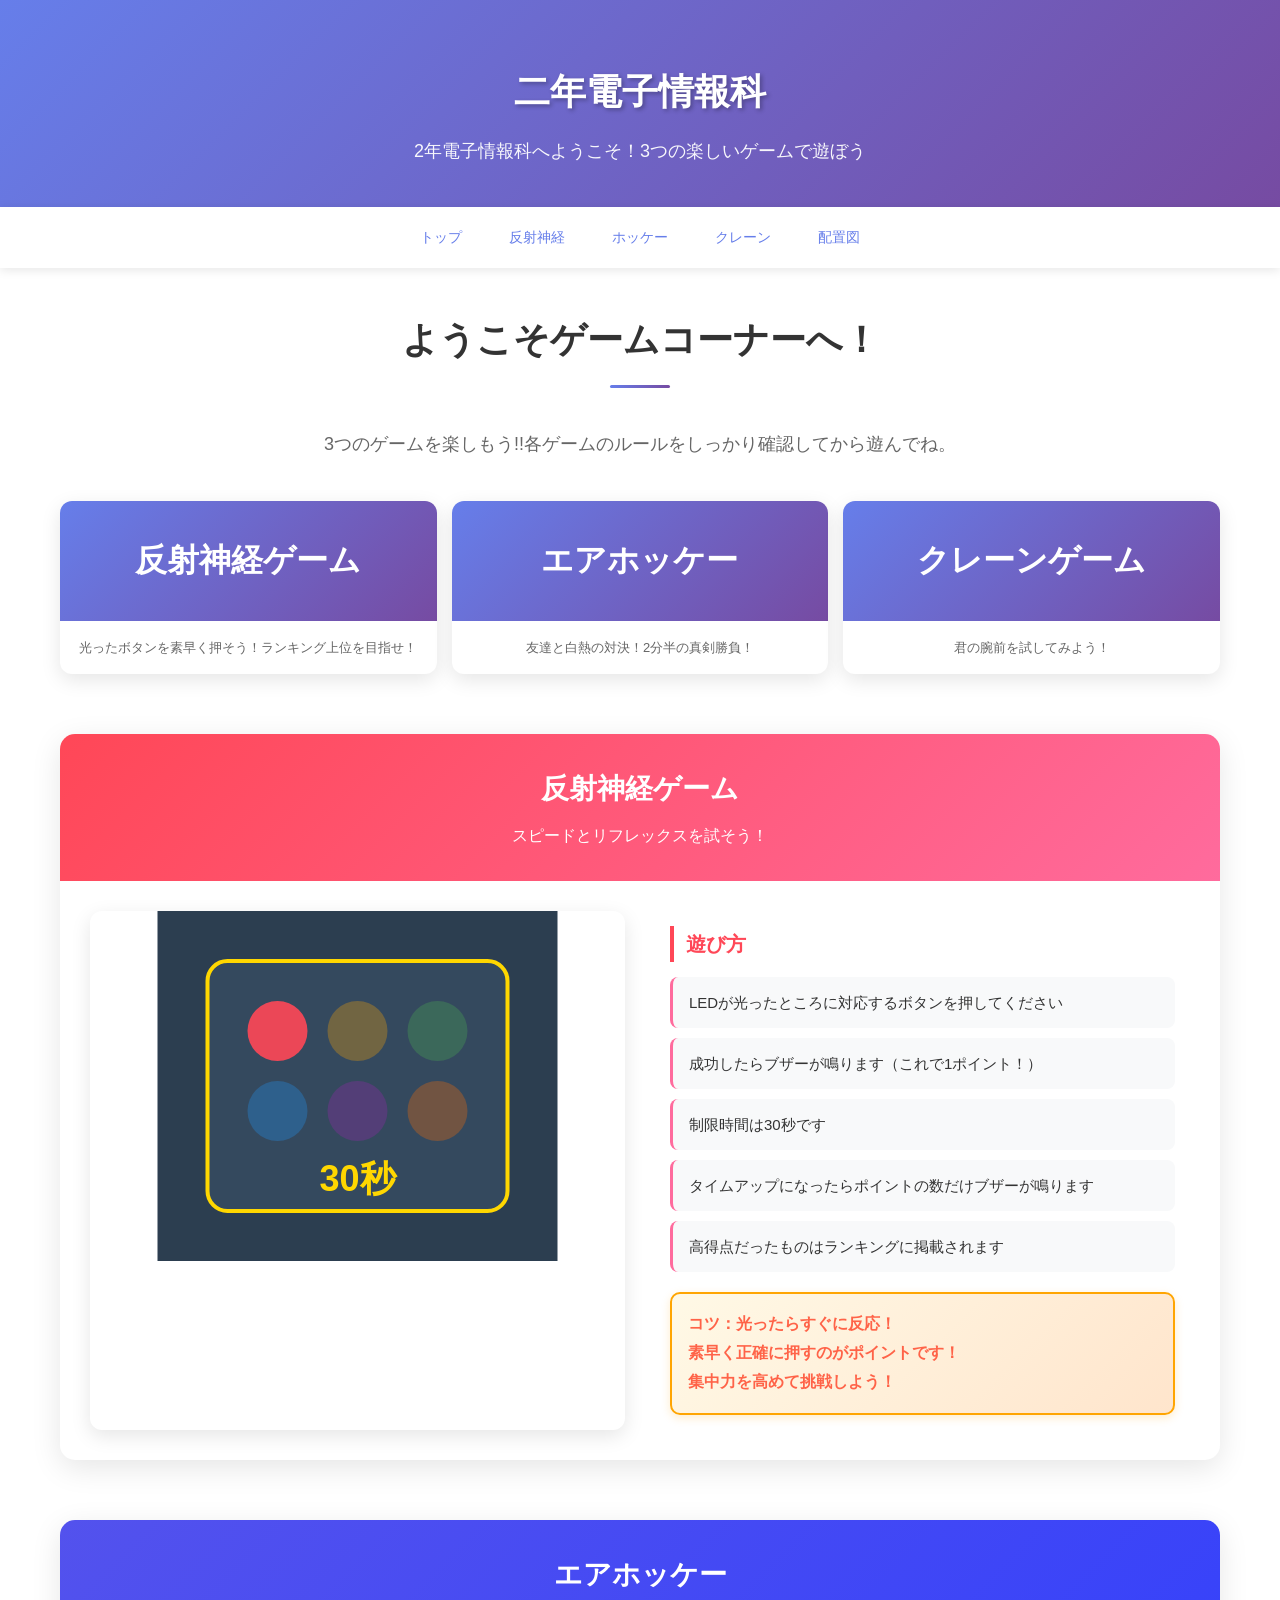
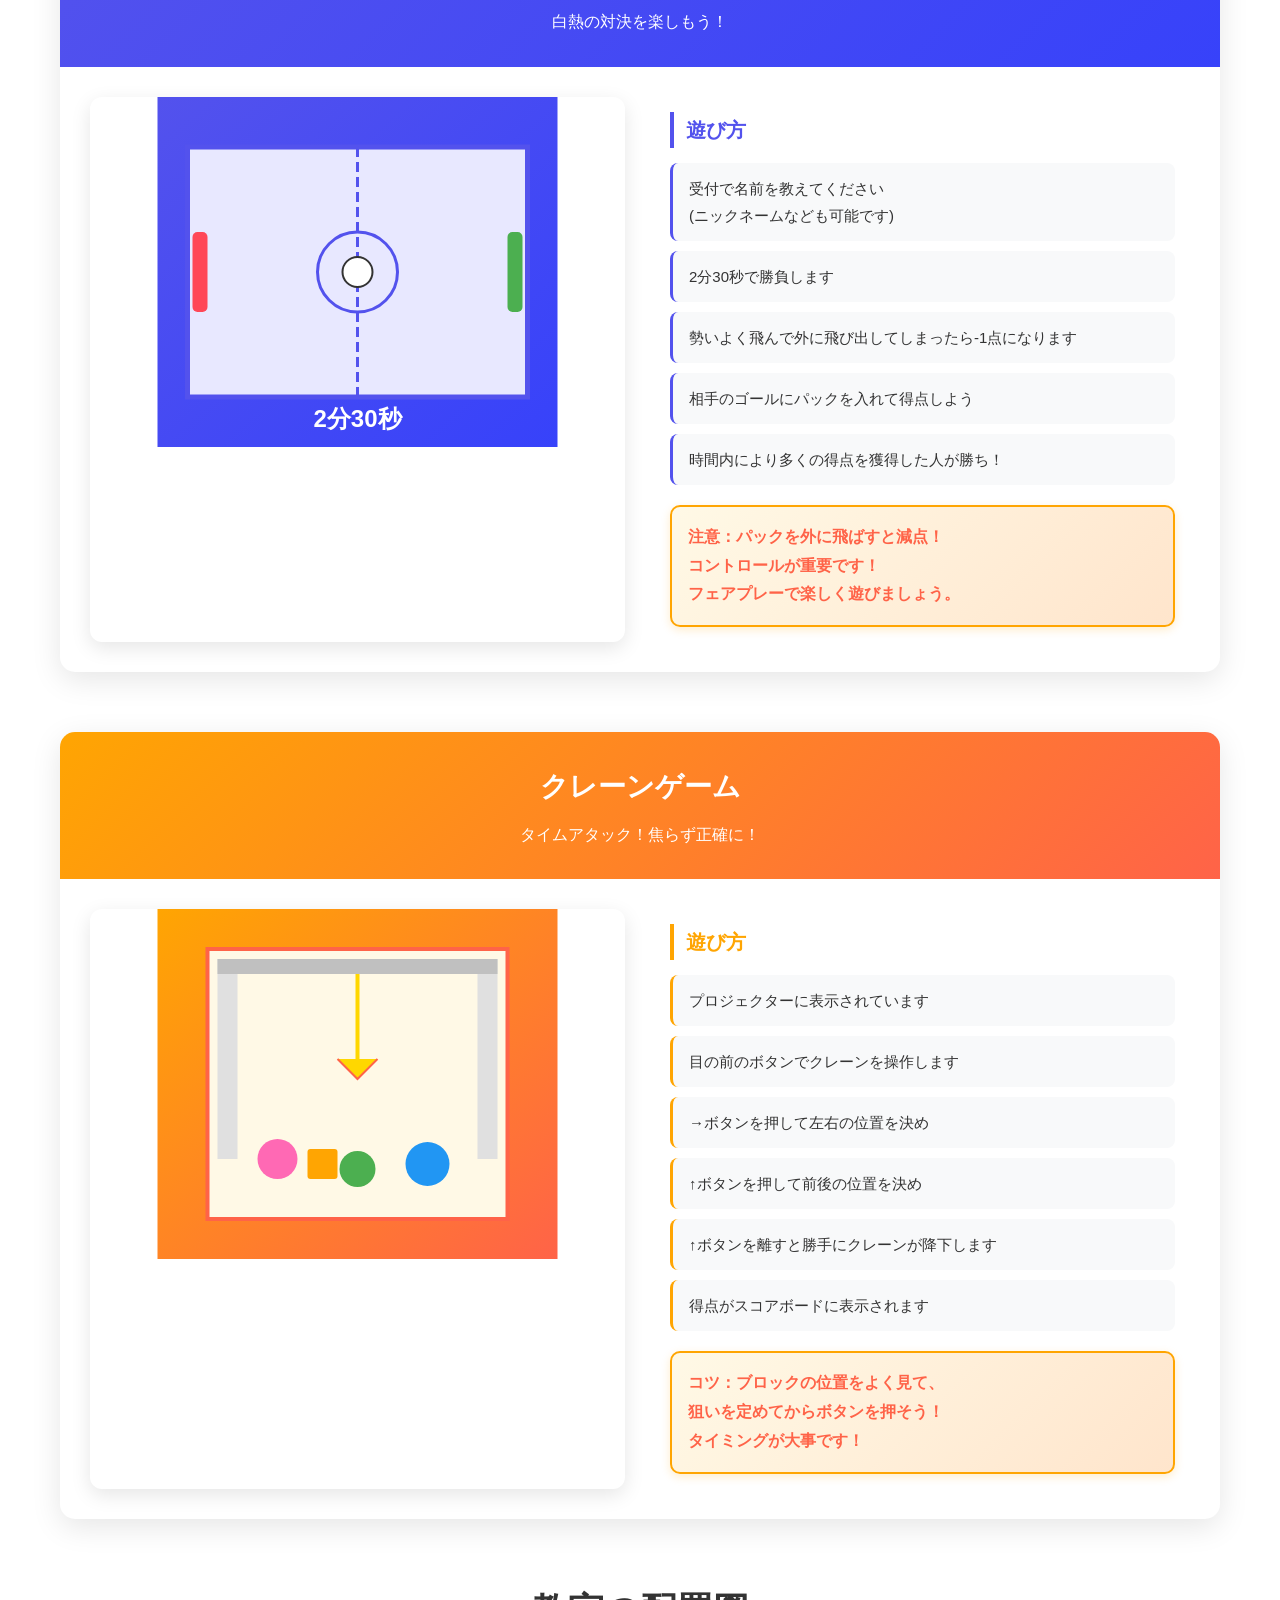
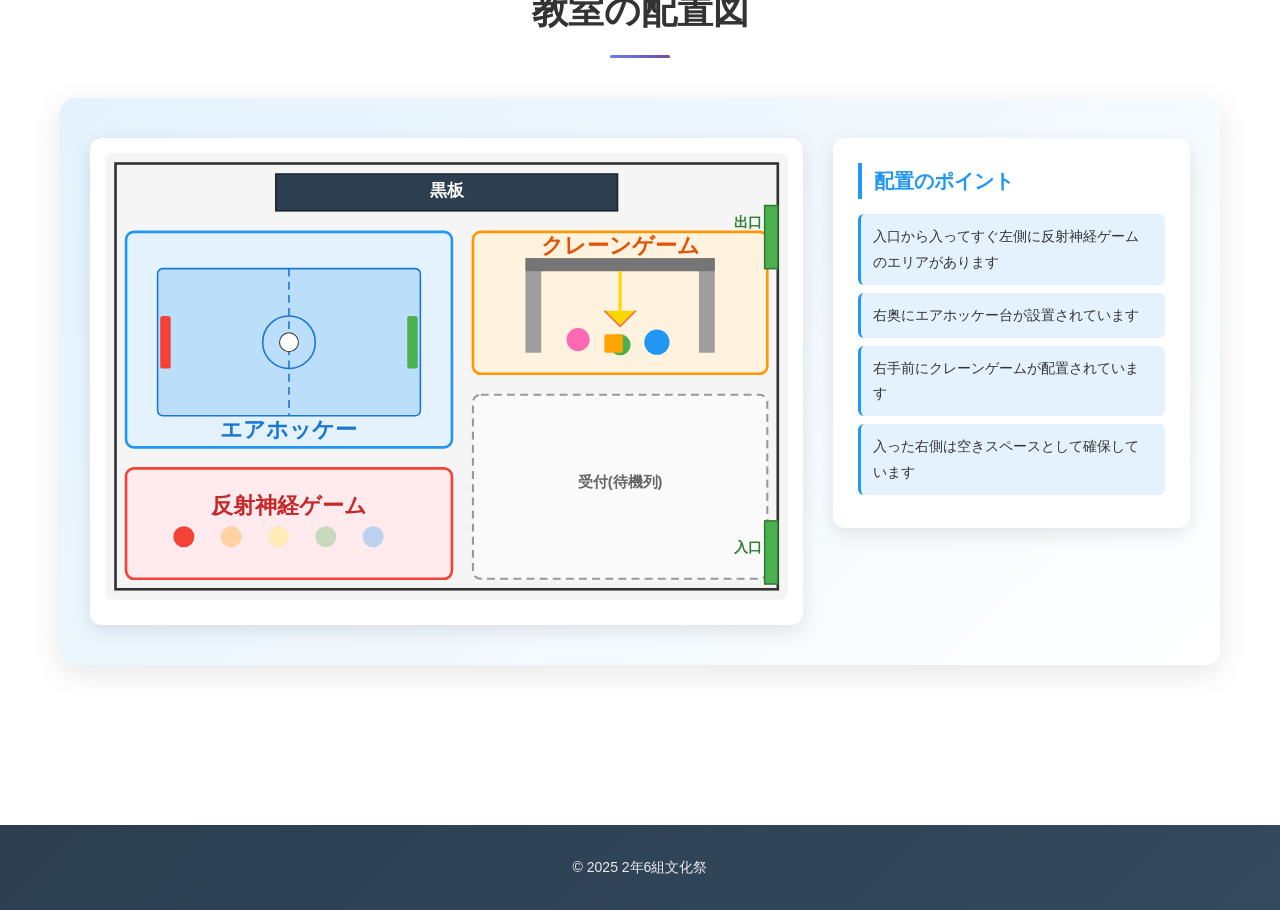
==== commit 15cc2d07: "footerの修正" ====
--- a/index.html
+++ b/index.html
@@ -4,7 +4,7 @@
 <head>
     <meta charset="UTF-8">
     <meta name="viewport" content="width=device-width, initial-scale=1.0">
-    <title>文化祭ゲームコーナー ルールブック</title>
+    <title>文化祭2年6組 ルールブック</title>
     <link rel="stylesheet" href="index.css">
 </head>
 
@@ -319,7 +319,7 @@
     </div>
 
     <footer>
-        <p>© 2025 2N 810</p>
+        <p>© 2025 2年6組文化祭</p>
     </footer>
 </body>
 
